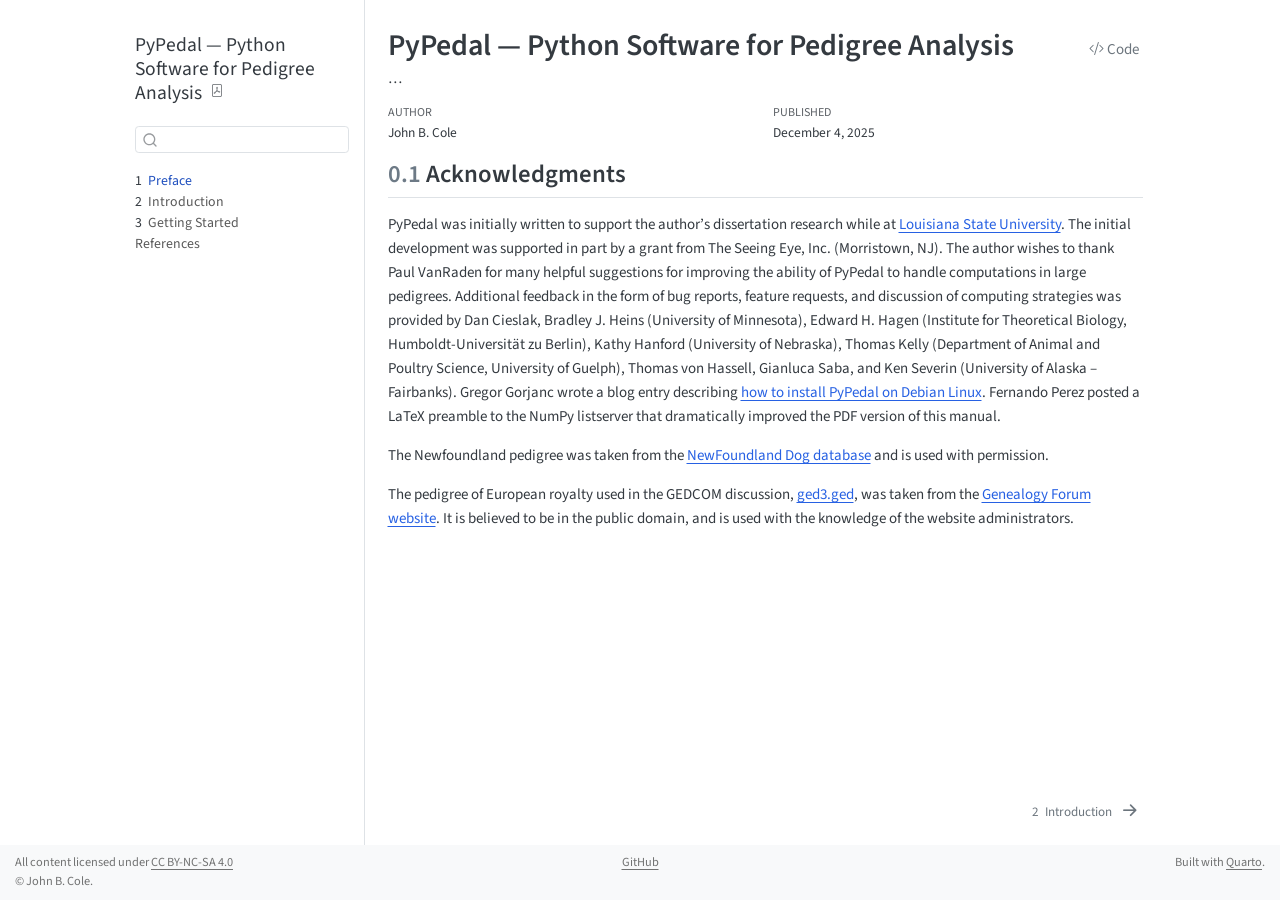
==== docs/docs/index.html @ 2064840a "Started reworking the documents using Quarto." ====
<!DOCTYPE html>
<html xmlns="http://www.w3.org/1999/xhtml" lang="en" xml:lang="en"><head>

<meta charset="utf-8">
<meta name="generator" content="quarto-1.8.26">

<meta name="viewport" content="width=device-width, initial-scale=1.0, user-scalable=yes">

<meta name="author" content="John B. Cole">
<meta name="dcterms.date" content="2025-12-04">
<meta name="description" content="…">

<title>PyPedal — Python Software for Pedigree Analysis</title>
<style>
code{white-space: pre-wrap;}
span.smallcaps{font-variant: small-caps;}
div.columns{display: flex; gap: min(4vw, 1.5em);}
div.column{flex: auto; overflow-x: auto;}
div.hanging-indent{margin-left: 1.5em; text-indent: -1.5em;}
ul.task-list{list-style: none;}
ul.task-list li input[type="checkbox"] {
  width: 0.8em;
  margin: 0 0.8em 0.2em -1em; /* quarto-specific, see https://github.com/quarto-dev/quarto-cli/issues/4556 */ 
  vertical-align: middle;
}
/* CSS for syntax highlighting */
html { -webkit-text-size-adjust: 100%; }
pre > code.sourceCode { white-space: pre; position: relative; }
pre > code.sourceCode > span { display: inline-block; line-height: 1.25; }
pre > code.sourceCode > span:empty { height: 1.2em; }
.sourceCode { overflow: visible; }
code.sourceCode > span { color: inherit; text-decoration: inherit; }
div.sourceCode { margin: 1em 0; }
pre.sourceCode { margin: 0; }
@media screen {
div.sourceCode { overflow: auto; }
}
@media print {
pre > code.sourceCode { white-space: pre-wrap; }
pre > code.sourceCode > span { text-indent: -5em; padding-left: 5em; }
}
pre.numberSource code
  { counter-reset: source-line 0; }
pre.numberSource code > span
  { position: relative; left: -4em; counter-increment: source-line; }
pre.numberSource code > span > a:first-child::before
  { content: counter(source-line);
    position: relative; left: -1em; text-align: right; vertical-align: baseline;
    border: none; display: inline-block;
    -webkit-touch-callout: none; -webkit-user-select: none;
    -khtml-user-select: none; -moz-user-select: none;
    -ms-user-select: none; user-select: none;
    padding: 0 4px; width: 4em;
  }
pre.numberSource { margin-left: 3em;  padding-left: 4px; }
div.sourceCode
  {   }
@media screen {
pre > code.sourceCode > span > a:first-child::before { text-decoration: underline; }
}
</style>


<script src="site_libs/quarto-nav/quarto-nav.js"></script>
<script src="site_libs/quarto-nav/headroom.min.js"></script>
<script src="site_libs/clipboard/clipboard.min.js"></script>
<script src="site_libs/quarto-search/autocomplete.umd.js"></script>
<script src="site_libs/quarto-search/fuse.min.js"></script>
<script src="site_libs/quarto-search/quarto-search.js"></script>
<meta name="quarto:offset" content="./">
<link href="./introduction.html" rel="next">
<script src="site_libs/quarto-html/quarto.js" type="module"></script>
<script src="site_libs/quarto-html/tabsets/tabsets.js" type="module"></script>
<script src="site_libs/quarto-html/axe/axe-check.js" type="module"></script>
<script src="site_libs/quarto-html/popper.min.js"></script>
<script src="site_libs/quarto-html/tippy.umd.min.js"></script>
<script src="site_libs/quarto-html/anchor.min.js"></script>
<link href="site_libs/quarto-html/tippy.css" rel="stylesheet">
<link href="site_libs/quarto-html/quarto-syntax-highlighting-68c8bffd90dad8f2b55c52d7b6410dc0.css" rel="stylesheet" id="quarto-text-highlighting-styles">
<script src="site_libs/bootstrap/bootstrap.min.js"></script>
<link href="site_libs/bootstrap/bootstrap-icons.css" rel="stylesheet">
<link href="site_libs/bootstrap/bootstrap-d0f2a56f10a1a9eb518452f01d2a17ec.min.css" rel="stylesheet" append-hash="true" id="quarto-bootstrap" data-mode="light">
<script id="quarto-search-options" type="application/json">{
  "location": "sidebar",
  "copy-button": false,
  "collapse-after": 3,
  "panel-placement": "start",
  "type": "textbox",
  "limit": 50,
  "keyboard-shortcut": [
    "f",
    "/",
    "s"
  ],
  "show-item-context": false,
  "language": {
    "search-no-results-text": "No results",
    "search-matching-documents-text": "matching documents",
    "search-copy-link-title": "Copy link to search",
    "search-hide-matches-text": "Hide additional matches",
    "search-more-match-text": "more match in this document",
    "search-more-matches-text": "more matches in this document",
    "search-clear-button-title": "Clear",
    "search-text-placeholder": "",
    "search-detached-cancel-button-title": "Cancel",
    "search-submit-button-title": "Submit",
    "search-label": "Search"
  }
}</script>
<style>html{ scroll-behavior: smooth; }</style>


</head>

<body class="nav-sidebar floating fullcontent quarto-light">

<div id="quarto-search-results"></div>
  <header id="quarto-header" class="headroom fixed-top">
  <nav class="quarto-secondary-nav">
    <div class="container-fluid d-flex">
      <button type="button" class="quarto-btn-toggle btn" data-bs-toggle="collapse" role="button" data-bs-target=".quarto-sidebar-collapse-item" aria-controls="quarto-sidebar" aria-expanded="false" aria-label="Toggle sidebar navigation" onclick="if (window.quartoToggleHeadroom) { window.quartoToggleHeadroom(); }">
        <i class="bi bi-layout-text-sidebar-reverse"></i>
      </button>
        <nav class="quarto-page-breadcrumbs" aria-label="breadcrumb"><ol class="breadcrumb"><li class="breadcrumb-item"><a href="./index.html"><span class="chapter-number">1</span>&nbsp; <span class="chapter-title">Preface</span></a></li></ol></nav>
        <a class="flex-grow-1" role="navigation" data-bs-toggle="collapse" data-bs-target=".quarto-sidebar-collapse-item" aria-controls="quarto-sidebar" aria-expanded="false" aria-label="Toggle sidebar navigation" onclick="if (window.quartoToggleHeadroom) { window.quartoToggleHeadroom(); }">      
        </a>
      <button type="button" class="btn quarto-search-button" aria-label="Search" onclick="window.quartoOpenSearch();">
        <i class="bi bi-search"></i>
      </button>
    </div>
  </nav>
</header>
<!-- content -->
<div id="quarto-content" class="quarto-container page-columns page-rows-contents page-layout-article">
<!-- sidebar -->
  <nav id="quarto-sidebar" class="sidebar collapse collapse-horizontal quarto-sidebar-collapse-item sidebar-navigation floating overflow-auto">
    <div class="pt-lg-2 mt-2 text-left sidebar-header">
    <div class="sidebar-title mb-0 py-0">
      <a href="./">PyPedal — Python Software for Pedigree Analysis</a> 
        <div class="sidebar-tools-main">
    <a href="./PyPedal-----Python-Software-for-Pedigree-Analysis.pdf" title="Download PDF" class="quarto-navigation-tool px-1" aria-label="Download PDF"><i class="bi bi-file-pdf"></i></a>
</div>
    </div>
      </div>
        <div class="mt-2 flex-shrink-0 align-items-center">
        <div class="sidebar-search">
        <div id="quarto-search" class="" title="Search"></div>
        </div>
        </div>
    <div class="sidebar-menu-container"> 
    <ul class="list-unstyled mt-1">
        <li class="sidebar-item">
  <div class="sidebar-item-container"> 
  <a href="./index.html" class="sidebar-item-text sidebar-link active">
 <span class="menu-text"><span class="chapter-number">1</span>&nbsp; <span class="chapter-title">Preface</span></span></a>
  </div>
</li>
        <li class="sidebar-item">
  <div class="sidebar-item-container"> 
  <a href="./introduction.html" class="sidebar-item-text sidebar-link">
 <span class="menu-text"><span class="chapter-number">2</span>&nbsp; <span class="chapter-title">Introduction</span></span></a>
  </div>
</li>
        <li class="sidebar-item">
  <div class="sidebar-item-container"> 
  <a href="./getting_started.html" class="sidebar-item-text sidebar-link">
 <span class="menu-text"><span class="chapter-number">3</span>&nbsp; <span class="chapter-title">Getting Started</span></span></a>
  </div>
</li>
        <li class="sidebar-item">
  <div class="sidebar-item-container"> 
  <a href="./references.html" class="sidebar-item-text sidebar-link">
 <span class="menu-text">References</span></a>
  </div>
</li>
    </ul>
    </div>
</nav>
<div id="quarto-sidebar-glass" class="quarto-sidebar-collapse-item" data-bs-toggle="collapse" data-bs-target=".quarto-sidebar-collapse-item"></div>
<!-- margin-sidebar -->
    
<!-- main -->
<main class="content" id="quarto-document-content">

<header id="title-block-header" class="quarto-title-block default">
<div class="quarto-title">
<div class="quarto-title-block"><div><h1 class="title">PyPedal — Python Software for Pedigree Analysis</h1><button type="button" class="btn code-tools-button" id="quarto-code-tools-source"><i class="bi"></i> Code</button></div></div>
</div>

<div>
  <div class="description">
    …
  </div>
</div>


<div class="quarto-title-meta">

    <div>
    <div class="quarto-title-meta-heading">Author</div>
    <div class="quarto-title-meta-contents">
             <p>John B. Cole </p>
          </div>
  </div>
    
    <div>
    <div class="quarto-title-meta-heading">Published</div>
    <div class="quarto-title-meta-contents">
      <p class="date">December 4, 2025</p>
    </div>
  </div>
  
    
  </div>
  


</header>


<section id="acknowledgments" class="level2" data-number="0.1">
<h2 data-number="0.1" class="anchored" data-anchor-id="acknowledgments"><span class="header-section-number">0.1</span> Acknowledgments</h2>
<p>PyPedal was initially written to support the author’s dissertation research while at <a href="http://www.lsu.edu/">Louisiana State University</a>. The initial development was supported in part by a grant from The Seeing Eye, Inc. (Morristown, NJ). The author wishes to thank Paul VanRaden for many helpful suggestions for improving the ability of PyPedal to handle computations in large pedigrees. Additional feedback in the form of bug reports, feature requests, and discussion of computing strategies was provided by Dan Cieslak, Bradley J. Heins (University of Minnesota), Edward H. Hagen (Institute for Theoretical Biology, Humboldt-Universität zu Berlin), Kathy Hanford (University of Nebraska), Thomas Kelly (Department of Animal and Poultry Science, University of Guelph), Thomas von Hassell, Gianluca Saba, and Ken Severin (University of Alaska – Fairbanks). Gregor Gorjanc wrote a blog entry describing <a href="http://ggorjan.blogspot.com/2007/04/installing-pypedal-under-debian.html">how to install PyPedal on Debian Linux</a>. Fernando Perez posted a LaTeX preamble to the NumPy listserver that dramatically improved the PDF version of this manual.</p>
<p>The Newfoundland pedigree was taken from the <a href="http://www.newfoundlanddog-database.net/en/">NewFoundland Dog database</a> and is used with permission.</p>
<p>The pedigree of European royalty used in the GEDCOM discussion, <a href="http://www.genealogyforum.com/gedcom/gedcom1/ged3.htm">ged3.ged</a>, was taken from the <a href="http://www.genealogyforum.com/">Genealogy Forum website</a>. It is believed to be in the public domain, and is used with the knowledge of the website administrators.</p>


<!-- -->

</section>

</main> <!-- /main -->
<script id="quarto-html-after-body" type="application/javascript">
  window.document.addEventListener("DOMContentLoaded", function (event) {
    const icon = "";
    const anchorJS = new window.AnchorJS();
    anchorJS.options = {
      placement: 'right',
      icon: icon
    };
    anchorJS.add('.anchored');
    const isCodeAnnotation = (el) => {
      for (const clz of el.classList) {
        if (clz.startsWith('code-annotation-')) {                     
          return true;
        }
      }
      return false;
    }
    const onCopySuccess = function(e) {
      // button target
      const button = e.trigger;
      // don't keep focus
      button.blur();
      // flash "checked"
      button.classList.add('code-copy-button-checked');
      var currentTitle = button.getAttribute("title");
      button.setAttribute("title", "Copied!");
      let tooltip;
      if (window.bootstrap) {
        button.setAttribute("data-bs-toggle", "tooltip");
        button.setAttribute("data-bs-placement", "left");
        button.setAttribute("data-bs-title", "Copied!");
        tooltip = new bootstrap.Tooltip(button, 
          { trigger: "manual", 
            customClass: "code-copy-button-tooltip",
            offset: [0, -8]});
        tooltip.show();    
      }
      setTimeout(function() {
        if (tooltip) {
          tooltip.hide();
          button.removeAttribute("data-bs-title");
          button.removeAttribute("data-bs-toggle");
          button.removeAttribute("data-bs-placement");
        }
        button.setAttribute("title", currentTitle);
        button.classList.remove('code-copy-button-checked');
      }, 1000);
      // clear code selection
      e.clearSelection();
    }
    const getTextToCopy = function(trigger) {
      const outerScaffold = trigger.parentElement.cloneNode(true);
      const codeEl = outerScaffold.querySelector('code');
      for (const childEl of codeEl.children) {
        if (isCodeAnnotation(childEl)) {
          childEl.remove();
        }
      }
      return codeEl.innerText;
    }
    const clipboard = new window.ClipboardJS('.code-copy-button:not([data-in-quarto-modal])', {
      text: getTextToCopy
    });
    clipboard.on('success', onCopySuccess);
    if (window.document.getElementById('quarto-embedded-source-code-modal')) {
      const clipboardModal = new window.ClipboardJS('.code-copy-button[data-in-quarto-modal]', {
        text: getTextToCopy,
        container: window.document.getElementById('quarto-embedded-source-code-modal')
      });
      clipboardModal.on('success', onCopySuccess);
    }
    const viewSource = window.document.getElementById('quarto-view-source') ||
                       window.document.getElementById('quarto-code-tools-source');
    if (viewSource) {
      const sourceUrl = viewSource.getAttribute("data-quarto-source-url");
      viewSource.addEventListener("click", function(e) {
        if (sourceUrl) {
          // rstudio viewer pane
          if (/\bcapabilities=\b/.test(window.location)) {
            window.open(sourceUrl);
          } else {
            window.location.href = sourceUrl;
          }
        } else {
          const modal = new bootstrap.Modal(document.getElementById('quarto-embedded-source-code-modal'));
          modal.show();
        }
        return false;
      });
    }
    function toggleCodeHandler(show) {
      return function(e) {
        const detailsSrc = window.document.querySelectorAll(".cell > details > .sourceCode");
        for (let i=0; i<detailsSrc.length; i++) {
          const details = detailsSrc[i].parentElement;
          if (show) {
            details.open = true;
          } else {
            details.removeAttribute("open");
          }
        }
        const cellCodeDivs = window.document.querySelectorAll(".cell > .sourceCode");
        const fromCls = show ? "hidden" : "unhidden";
        const toCls = show ? "unhidden" : "hidden";
        for (let i=0; i<cellCodeDivs.length; i++) {
          const codeDiv = cellCodeDivs[i];
          if (codeDiv.classList.contains(fromCls)) {
            codeDiv.classList.remove(fromCls);
            codeDiv.classList.add(toCls);
          } 
        }
        return false;
      }
    }
    const hideAllCode = window.document.getElementById("quarto-hide-all-code");
    if (hideAllCode) {
      hideAllCode.addEventListener("click", toggleCodeHandler(false));
    }
    const showAllCode = window.document.getElementById("quarto-show-all-code");
    if (showAllCode) {
      showAllCode.addEventListener("click", toggleCodeHandler(true));
    }
      var localhostRegex = new RegExp(/^(?:http|https):\/\/localhost\:?[0-9]*\//);
      var mailtoRegex = new RegExp(/^mailto:/);
        var filterRegex = new RegExp('/' + window.location.host + '/');
      var isInternal = (href) => {
          return filterRegex.test(href) || localhostRegex.test(href) || mailtoRegex.test(href);
      }
      // Inspect non-navigation links and adorn them if external
     var links = window.document.querySelectorAll('a[href]:not(.nav-link):not(.navbar-brand):not(.toc-action):not(.sidebar-link):not(.sidebar-item-toggle):not(.pagination-link):not(.no-external):not([aria-hidden]):not(.dropdown-item):not(.quarto-navigation-tool):not(.about-link)');
      for (var i=0; i<links.length; i++) {
        const link = links[i];
        if (!isInternal(link.href)) {
          // undo the damage that might have been done by quarto-nav.js in the case of
          // links that we want to consider external
          if (link.dataset.originalHref !== undefined) {
            link.href = link.dataset.originalHref;
          }
        }
      }
    function tippyHover(el, contentFn, onTriggerFn, onUntriggerFn) {
      const config = {
        allowHTML: true,
        maxWidth: 500,
        delay: 100,
        arrow: false,
        appendTo: function(el) {
            return el.parentElement;
        },
        interactive: true,
        interactiveBorder: 10,
        theme: 'quarto',
        placement: 'bottom-start',
      };
      if (contentFn) {
        config.content = contentFn;
      }
      if (onTriggerFn) {
        config.onTrigger = onTriggerFn;
      }
      if (onUntriggerFn) {
        config.onUntrigger = onUntriggerFn;
      }
      window.tippy(el, config); 
    }
    const noterefs = window.document.querySelectorAll('a[role="doc-noteref"]');
    for (var i=0; i<noterefs.length; i++) {
      const ref = noterefs[i];
      tippyHover(ref, function() {
        // use id or data attribute instead here
        let href = ref.getAttribute('data-footnote-href') || ref.getAttribute('href');
        try { href = new URL(href).hash; } catch {}
        const id = href.replace(/^#\/?/, "");
        const note = window.document.getElementById(id);
        if (note) {
          return note.innerHTML;
        } else {
          return "";
        }
      });
    }
    const xrefs = window.document.querySelectorAll('a.quarto-xref');
    const processXRef = (id, note) => {
      // Strip column container classes
      const stripColumnClz = (el) => {
        el.classList.remove("page-full", "page-columns");
        if (el.children) {
          for (const child of el.children) {
            stripColumnClz(child);
          }
        }
      }
      stripColumnClz(note)
      if (id === null || id.startsWith('sec-')) {
        // Special case sections, only their first couple elements
        const container = document.createElement("div");
        if (note.children && note.children.length > 2) {
          container.appendChild(note.children[0].cloneNode(true));
          for (let i = 1; i < note.children.length; i++) {
            const child = note.children[i];
            if (child.tagName === "P" && child.innerText === "") {
              continue;
            } else {
              container.appendChild(child.cloneNode(true));
              break;
            }
          }
          if (window.Quarto?.typesetMath) {
            window.Quarto.typesetMath(container);
          }
          return container.innerHTML
        } else {
          if (window.Quarto?.typesetMath) {
            window.Quarto.typesetMath(note);
          }
          return note.innerHTML;
        }
      } else {
        // Remove any anchor links if they are present
        const anchorLink = note.querySelector('a.anchorjs-link');
        if (anchorLink) {
          anchorLink.remove();
        }
        if (window.Quarto?.typesetMath) {
          window.Quarto.typesetMath(note);
        }
        if (note.classList.contains("callout")) {
          return note.outerHTML;
        } else {
          return note.innerHTML;
        }
      }
    }
    for (var i=0; i<xrefs.length; i++) {
      const xref = xrefs[i];
      tippyHover(xref, undefined, function(instance) {
        instance.disable();
        let url = xref.getAttribute('href');
        let hash = undefined; 
        if (url.startsWith('#')) {
          hash = url;
        } else {
          try { hash = new URL(url).hash; } catch {}
        }
        if (hash) {
          const id = hash.replace(/^#\/?/, "");
          const note = window.document.getElementById(id);
          if (note !== null) {
            try {
              const html = processXRef(id, note.cloneNode(true));
              instance.setContent(html);
            } finally {
              instance.enable();
              instance.show();
            }
          } else {
            // See if we can fetch this
            fetch(url.split('#')[0])
            .then(res => res.text())
            .then(html => {
              const parser = new DOMParser();
              const htmlDoc = parser.parseFromString(html, "text/html");
              const note = htmlDoc.getElementById(id);
              if (note !== null) {
                const html = processXRef(id, note);
                instance.setContent(html);
              } 
            }).finally(() => {
              instance.enable();
              instance.show();
            });
          }
        } else {
          // See if we can fetch a full url (with no hash to target)
          // This is a special case and we should probably do some content thinning / targeting
          fetch(url)
          .then(res => res.text())
          .then(html => {
            const parser = new DOMParser();
            const htmlDoc = parser.parseFromString(html, "text/html");
            const note = htmlDoc.querySelector('main.content');
            if (note !== null) {
              // This should only happen for chapter cross references
              // (since there is no id in the URL)
              // remove the first header
              if (note.children.length > 0 && note.children[0].tagName === "HEADER") {
                note.children[0].remove();
              }
              const html = processXRef(null, note);
              instance.setContent(html);
            } 
          }).finally(() => {
            instance.enable();
            instance.show();
          });
        }
      }, function(instance) {
      });
    }
        let selectedAnnoteEl;
        const selectorForAnnotation = ( cell, annotation) => {
          let cellAttr = 'data-code-cell="' + cell + '"';
          let lineAttr = 'data-code-annotation="' +  annotation + '"';
          const selector = 'span[' + cellAttr + '][' + lineAttr + ']';
          return selector;
        }
        const selectCodeLines = (annoteEl) => {
          const doc = window.document;
          const targetCell = annoteEl.getAttribute("data-target-cell");
          const targetAnnotation = annoteEl.getAttribute("data-target-annotation");
          const annoteSpan = window.document.querySelector(selectorForAnnotation(targetCell, targetAnnotation));
          const lines = annoteSpan.getAttribute("data-code-lines").split(",");
          const lineIds = lines.map((line) => {
            return targetCell + "-" + line;
          })
          let top = null;
          let height = null;
          let parent = null;
          if (lineIds.length > 0) {
              //compute the position of the single el (top and bottom and make a div)
              const el = window.document.getElementById(lineIds[0]);
              top = el.offsetTop;
              height = el.offsetHeight;
              parent = el.parentElement.parentElement;
            if (lineIds.length > 1) {
              const lastEl = window.document.getElementById(lineIds[lineIds.length - 1]);
              const bottom = lastEl.offsetTop + lastEl.offsetHeight;
              height = bottom - top;
            }
            if (top !== null && height !== null && parent !== null) {
              // cook up a div (if necessary) and position it 
              let div = window.document.getElementById("code-annotation-line-highlight");
              if (div === null) {
                div = window.document.createElement("div");
                div.setAttribute("id", "code-annotation-line-highlight");
                div.style.position = 'absolute';
                parent.appendChild(div);
              }
              div.style.top = top - 2 + "px";
              div.style.height = height + 4 + "px";
              div.style.left = 0;
              let gutterDiv = window.document.getElementById("code-annotation-line-highlight-gutter");
              if (gutterDiv === null) {
                gutterDiv = window.document.createElement("div");
                gutterDiv.setAttribute("id", "code-annotation-line-highlight-gutter");
                gutterDiv.style.position = 'absolute';
                const codeCell = window.document.getElementById(targetCell);
                const gutter = codeCell.querySelector('.code-annotation-gutter');
                gutter.appendChild(gutterDiv);
              }
              gutterDiv.style.top = top - 2 + "px";
              gutterDiv.style.height = height + 4 + "px";
            }
            selectedAnnoteEl = annoteEl;
          }
        };
        const unselectCodeLines = () => {
          const elementsIds = ["code-annotation-line-highlight", "code-annotation-line-highlight-gutter"];
          elementsIds.forEach((elId) => {
            const div = window.document.getElementById(elId);
            if (div) {
              div.remove();
            }
          });
          selectedAnnoteEl = undefined;
        };
          // Handle positioning of the toggle
      window.addEventListener(
        "resize",
        throttle(() => {
          elRect = undefined;
          if (selectedAnnoteEl) {
            selectCodeLines(selectedAnnoteEl);
          }
        }, 10)
      );
      function throttle(fn, ms) {
      let throttle = false;
      let timer;
        return (...args) => {
          if(!throttle) { // first call gets through
              fn.apply(this, args);
              throttle = true;
          } else { // all the others get throttled
              if(timer) clearTimeout(timer); // cancel #2
              timer = setTimeout(() => {
                fn.apply(this, args);
                timer = throttle = false;
              }, ms);
          }
        };
      }
        // Attach click handler to the DT
        const annoteDls = window.document.querySelectorAll('dt[data-target-cell]');
        for (const annoteDlNode of annoteDls) {
          annoteDlNode.addEventListener('click', (event) => {
            const clickedEl = event.target;
            if (clickedEl !== selectedAnnoteEl) {
              unselectCodeLines();
              const activeEl = window.document.querySelector('dt[data-target-cell].code-annotation-active');
              if (activeEl) {
                activeEl.classList.remove('code-annotation-active');
              }
              selectCodeLines(clickedEl);
              clickedEl.classList.add('code-annotation-active');
            } else {
              // Unselect the line
              unselectCodeLines();
              clickedEl.classList.remove('code-annotation-active');
            }
          });
        }
    const findCites = (el) => {
      const parentEl = el.parentElement;
      if (parentEl) {
        const cites = parentEl.dataset.cites;
        if (cites) {
          return {
            el,
            cites: cites.split(' ')
          };
        } else {
          return findCites(el.parentElement)
        }
      } else {
        return undefined;
      }
    };
    var bibliorefs = window.document.querySelectorAll('a[role="doc-biblioref"]');
    for (var i=0; i<bibliorefs.length; i++) {
      const ref = bibliorefs[i];
      const citeInfo = findCites(ref);
      if (citeInfo) {
        tippyHover(citeInfo.el, function() {
          var popup = window.document.createElement('div');
          citeInfo.cites.forEach(function(cite) {
            var citeDiv = window.document.createElement('div');
            citeDiv.classList.add('hanging-indent');
            citeDiv.classList.add('csl-entry');
            var biblioDiv = window.document.getElementById('ref-' + cite);
            if (biblioDiv) {
              citeDiv.innerHTML = biblioDiv.innerHTML;
            }
            popup.appendChild(citeDiv);
          });
          return popup.innerHTML;
        });
      }
    }
  });
  </script>
<nav class="page-navigation">
  <div class="nav-page nav-page-previous">
  </div>
  <div class="nav-page nav-page-next">
      <a href="./introduction.html" class="pagination-link" aria-label="Introduction">
        <span class="nav-page-text"><span class="chapter-number">2</span>&nbsp; <span class="chapter-title">Introduction</span></span> <i class="bi bi-arrow-right-short"></i>
      </a>
  </div>
</nav><div class="modal fade" id="quarto-embedded-source-code-modal" tabindex="-1" aria-labelledby="quarto-embedded-source-code-modal-label" aria-hidden="true"><div class="modal-dialog modal-dialog-scrollable"><div class="modal-content"><div class="modal-header"><h5 class="modal-title" id="quarto-embedded-source-code-modal-label">Source Code</h5><button class="btn-close" data-bs-dismiss="modal"></button></div><div class="modal-body"><div class="">
<div class="code-copy-outer-scaffold"><div class="sourceCode" id="cb1" data-shortcodes="false"><pre class="sourceCode markdown code-with-copy"><code class="sourceCode markdown"><span id="cb1-1"><a href="#cb1-1" aria-hidden="true" tabindex="-1"></a><span class="co">---</span></span>
<span id="cb1-2"><a href="#cb1-2" aria-hidden="true" tabindex="-1"></a><span class="an">title:</span><span class="co"> "Preface"</span></span>
<span id="cb1-3"><a href="#cb1-3" aria-hidden="true" tabindex="-1"></a><span class="co">---</span></span>
<span id="cb1-4"><a href="#cb1-4" aria-hidden="true" tabindex="-1"></a></span>
<span id="cb1-5"><a href="#cb1-5" aria-hidden="true" tabindex="-1"></a><span class="fu">## Acknowledgments</span></span>
<span id="cb1-6"><a href="#cb1-6" aria-hidden="true" tabindex="-1"></a>PyPedal was initially written to support the author's dissertation research while at [Louisiana State</span>
<span id="cb1-7"><a href="#cb1-7" aria-hidden="true" tabindex="-1"></a>University](http://www.lsu.edu/). The initial development was supported in part by a grant from The Seeing Eye, Inc.</span>
<span id="cb1-8"><a href="#cb1-8" aria-hidden="true" tabindex="-1"></a>(Morristown, NJ). The author wishes to thank Paul VanRaden for many helpful suggestions for improving the ability of</span>
<span id="cb1-9"><a href="#cb1-9" aria-hidden="true" tabindex="-1"></a>PyPedal to handle computations in large pedigrees. Additional feedback in the form of bug reports, feature requests,</span>
<span id="cb1-10"><a href="#cb1-10" aria-hidden="true" tabindex="-1"></a>and discussion of computing strategies was provided by Dan Cieslak, Bradley J. Heins (University of Minnesota), Edward</span>
<span id="cb1-11"><a href="#cb1-11" aria-hidden="true" tabindex="-1"></a>H. Hagen (Institute for Theoretical Biology, Humboldt-Universität zu Berlin), Kathy Hanford (University of Nebraska),</span>
<span id="cb1-12"><a href="#cb1-12" aria-hidden="true" tabindex="-1"></a>Thomas Kelly (Department of Animal and Poultry Science, University of Guelph), Thomas von Hassell, Gianluca Saba, and</span>
<span id="cb1-13"><a href="#cb1-13" aria-hidden="true" tabindex="-1"></a>Ken Severin (University of Alaska -- Fairbanks). Gregor Gorjanc wrote a blog entry describing [how to install PyPedal</span>
<span id="cb1-14"><a href="#cb1-14" aria-hidden="true" tabindex="-1"></a>on Debian Linux](http://ggorjan.blogspot.com/2007/04/installing-pypedal-under-debian.html). Fernando Perez posted a</span>
<span id="cb1-15"><a href="#cb1-15" aria-hidden="true" tabindex="-1"></a>LaTeX preamble to the NumPy listserver that dramatically improved the PDF version of this manual.</span>
<span id="cb1-16"><a href="#cb1-16" aria-hidden="true" tabindex="-1"></a></span>
<span id="cb1-17"><a href="#cb1-17" aria-hidden="true" tabindex="-1"></a>The Newfoundland pedigree was taken from the <span class="co">[</span><span class="ot">NewFoundland Dog database</span><span class="co">](http://www.newfoundlanddog-database.net/en/)</span></span>
<span id="cb1-18"><a href="#cb1-18" aria-hidden="true" tabindex="-1"></a>and is used with permission.</span>
<span id="cb1-19"><a href="#cb1-19" aria-hidden="true" tabindex="-1"></a></span>
<span id="cb1-20"><a href="#cb1-20" aria-hidden="true" tabindex="-1"></a>The pedigree of European royalty used in the GEDCOM discussion,</span>
<span id="cb1-21"><a href="#cb1-21" aria-hidden="true" tabindex="-1"></a><span class="co">[</span><span class="ot">ged3.ged</span><span class="co">](http://www.genealogyforum.com/gedcom/gedcom1/ged3.htm)</span>, was taken from the [Genealogy Forum</span>
<span id="cb1-22"><a href="#cb1-22" aria-hidden="true" tabindex="-1"></a>website](http://www.genealogyforum.com/). It is believed to be in the public domain, and is used with the knowledge of</span>
<span id="cb1-23"><a href="#cb1-23" aria-hidden="true" tabindex="-1"></a>the website administrators.</span></code></pre></div><button title="Copy to Clipboard" class="code-copy-button" data-in-quarto-modal=""><i class="bi"></i></button></div>
</div></div></div></div></div>
</div> <!-- /content -->
<footer class="footer">
  <div class="nav-footer">
    <div class="nav-footer-left">
<p>All content licensed under <a href="https://creativecommons.org/licenses/by-nc-sa/4.0/">CC BY-NC-SA 4.0</a> <br> © John B. Cole.</p>
</div>   
    <div class="nav-footer-center">
<p><a href="https://github.com/wintermind/pypedal3">GitHub</a></p>
</div>
    <div class="nav-footer-right">
<p>Built with <a href="https://quarto.org/">Quarto</a>.</p>
</div>
  </div>
</footer>




<script src="site_libs/quarto-html/zenscroll-min.js"></script>
</body></html>
---- docs/docs/site_libs/quarto-html/tippy.css ----
.tippy-box[data-animation=fade][data-state=hidden]{opacity:0}[data-tippy-root]{max-width:calc(100vw - 10px)}.tippy-box{position:relative;background-color:#333;color:#fff;border-radius:4px;font-size:14px;line-height:1.4;white-space:normal;outline:0;transition-property:transform,visibility,opacity}.tippy-box[data-placement^=top]>.tippy-arrow{bottom:0}.tippy-box[data-placement^=top]>.tippy-arrow:before{bottom:-7px;left:0;border-width:8px 8px 0;border-top-color:initial;transform-origin:center top}.tippy-box[data-placement^=bottom]>.tippy-arrow{top:0}.tippy-box[data-placement^=bottom]>.tippy-arrow:before{top:-7px;left:0;border-width:0 8px 8px;border-bottom-color:initial;transform-origin:center bottom}.tippy-box[data-placement^=left]>.tippy-arrow{right:0}.tippy-box[data-placement^=left]>.tippy-arrow:before{border-width:8px 0 8px 8px;border-left-color:initial;right:-7px;transform-origin:center left}.tippy-box[data-placement^=right]>.tippy-arrow{left:0}.tippy-box[data-placement^=right]>.tippy-arrow:before{left:-7px;border-width:8px 8px 8px 0;border-right-color:initial;transform-origin:center right}.tippy-box[data-inertia][data-state=visible]{transition-timing-function:cubic-bezier(.54,1.5,.38,1.11)}.tippy-arrow{width:16px;height:16px;color:#333}.tippy-arrow:before{content:"";position:absolute;border-color:transparent;border-style:solid}.tippy-content{position:relative;padding:5px 9px;z-index:1}
---- docs/docs/site_libs/quarto-html/quarto-syntax-highlighting-68c8bffd90dad8f2b55c52d7b6410dc0.css ----
/* quarto syntax highlight colors */
:root {
  --quarto-hl-al-color: #ff0000;
  --quarto-hl-an-color: #60a0b0;
  --quarto-hl-at-color: #7d9029;
  --quarto-hl-bn-color: #40a070;
  --quarto-hl-bu-color: #008000;
  --quarto-hl-ch-color: #4070a0;
  --quarto-hl-co-color: #60a0b0;
  --quarto-hl-cv-color: #60a0b0;
  --quarto-hl-cn-color: #880000;
  --quarto-hl-cf-color: #007020;
  --quarto-hl-dt-color: #902000;
  --quarto-hl-dv-color: #40a070;
  --quarto-hl-do-color: #ba2121;
  --quarto-hl-er-color: #ff0000;
  --quarto-hl-ex-color: inherit;
  --quarto-hl-fl-color: #40a070;
  --quarto-hl-fu-color: #06287e;
  --quarto-hl-im-color: #008000;
  --quarto-hl-in-color: #60a0b0;
  --quarto-hl-kw-color: #007020;
  --quarto-hl-op-color: #666666;
  --quarto-hl-ot-color: #007020;
  --quarto-hl-pp-color: #bc7a00;
  --quarto-hl-sc-color: #4070a0;
  --quarto-hl-ss-color: #bb6688;
  --quarto-hl-st-color: #4070a0;
  --quarto-hl-va-color: #19177c;
  --quarto-hl-vs-color: #4070a0;
  --quarto-hl-wa-color: #60a0b0;
}

/* other quarto variables */
:root {
  --quarto-font-monospace: SFMono-Regular, Menlo, Monaco, Consolas, "Liberation Mono", "Courier New", monospace;
}

/* syntax highlight based on Pandoc's rules */
/* Alert */
code span.al {
  color: #ff0000;
  font-weight: bold;
  font-style: inherit;
}

/* Annotation */
code span.an {
  color: #60a0b0;
  font-weight: bold;
  font-style: italic;
}

/* Attribute */
code span.at {
  color: #7d9029;
  font-style: inherit;
}

/* BaseN */
code span.bn {
  color: #40a070;
  font-style: inherit;
}

/* BuiltIn */
code span.bu {
  color: #008000;
  font-style: inherit;
}

/* ControlFlow */
code span.cf {
  color: #007020;
  font-weight: bold;
  font-style: inherit;
}

/* Char */
code span.ch {
  color: #4070a0;
  font-style: inherit;
}

/* Constant */
code span.cn {
  color: #880000;
  font-style: inherit;
}

/* Comment */
code span.co {
  color: #60a0b0;
  font-style: italic;
}

/* CommentVar */
code span.cv {
  color: #60a0b0;
  font-weight: bold;
  font-style: italic;
}

/* Documentation */
code span.do {
  color: #ba2121;
  font-style: italic;
}

/* DataType */
code span.dt {
  color: #902000;
  font-style: inherit;
}

/* DecVal */
code span.dv {
  color: #40a070;
  font-style: inherit;
}

/* Error */
code span.er {
  color: #ff0000;
  font-weight: bold;
  font-style: inherit;
}

/* Extension */
code span.ex {
  font-style: inherit;
}

/* Float */
code span.fl {
  color: #40a070;
  font-style: inherit;
}

/* Function */
code span.fu {
  color: #06287e;
  font-style: inherit;
}

/* Import */
code span.im {
  color: #008000;
  font-weight: bold;
  font-style: inherit;
}

/* Information */
code span.in {
  color: #60a0b0;
  font-weight: bold;
  font-style: italic;
}

/* Keyword */
code span.kw {
  color: #007020;
  font-weight: bold;
  font-style: inherit;
}

/* Operator */
code span.op {
  color: #666666;
  font-style: inherit;
}

/* Other */
code span.ot {
  color: #007020;
  font-style: inherit;
}

/* Preprocessor */
code span.pp {
  color: #bc7a00;
  font-style: inherit;
}

/* SpecialChar */
code span.sc {
  color: #4070a0;
  font-style: inherit;
}

/* SpecialString */
code span.ss {
  color: #bb6688;
  font-style: inherit;
}

/* String */
code span.st {
  color: #4070a0;
  font-style: inherit;
}

/* Variable */
code span.va {
  color: #19177c;
  font-style: inherit;
}

/* VerbatimString */
code span.vs {
  color: #4070a0;
  font-style: inherit;
}

/* Warning */
code span.wa {
  color: #60a0b0;
  font-weight: bold;
  font-style: italic;
}

.prevent-inlining {
  content: "</";
}

/*# sourceMappingURL=bea570f0e60fc0cf6f0ca2b165c51acb.css.map */
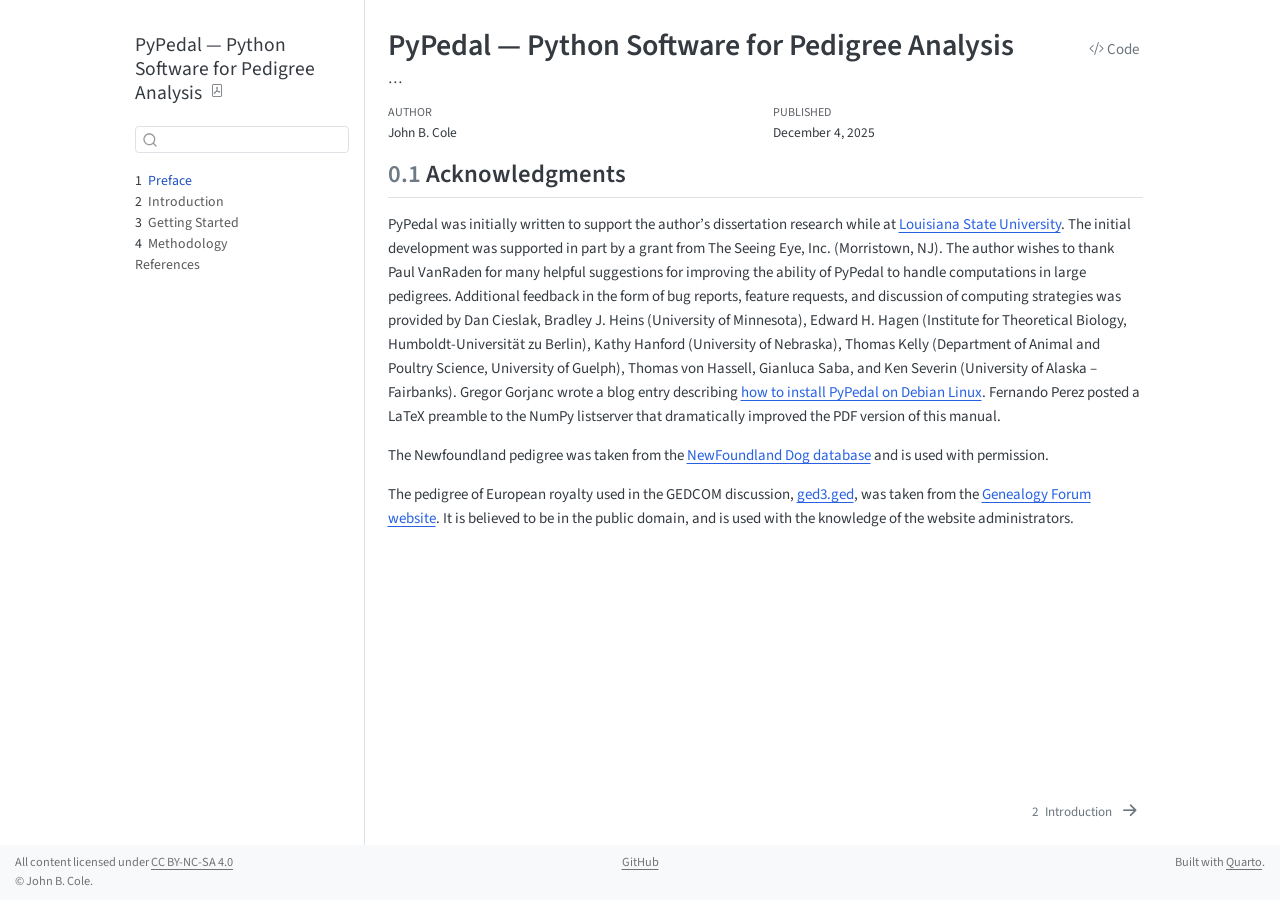
==== commit ab614eb0: "More documentation work. Fixed one renumbering bug and, in so doing, created another that's now fixe" ====
--- a/docs/docs/index.html
+++ b/docs/docs/index.html
@@ -169,6 +169,12 @@
 </li>
         <li class="sidebar-item">
   <div class="sidebar-item-container"> 
+  <a href="./methodology.html" class="sidebar-item-text sidebar-link">
+ <span class="menu-text"><span class="chapter-number">4</span>&nbsp; <span class="chapter-title">Methodology</span></span></a>
+  </div>
+</li>
+        <li class="sidebar-item">
+  <div class="sidebar-item-container"> 
   <a href="./references.html" class="sidebar-item-text sidebar-link">
  <span class="menu-text">References</span></a>
   </div>
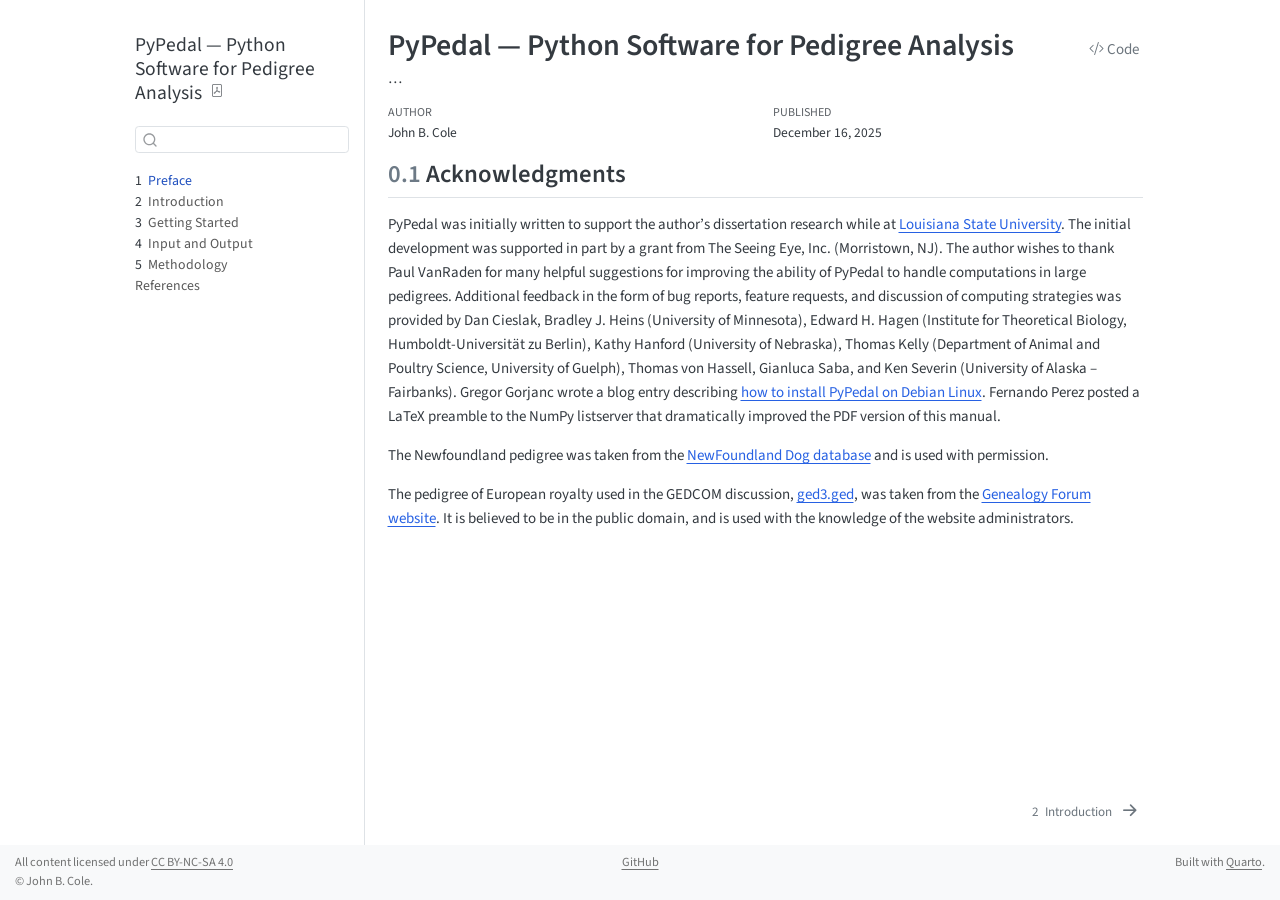
==== commit 887848f8: "pyp_graphics, pyp_jbc, and pyp_reports fixes. Documentation work." ====
--- a/docs/docs/index.html
+++ b/docs/docs/index.html
@@ -7,7 +7,7 @@
 <meta name="viewport" content="width=device-width, initial-scale=1.0, user-scalable=yes">
 
 <meta name="author" content="John B. Cole">
-<meta name="dcterms.date" content="2025-12-04">
+<meta name="dcterms.date" content="2025-12-16">
 <meta name="description" content="…">
 
 <title>PyPedal — Python Software for Pedigree Analysis</title>
@@ -169,8 +169,14 @@
 </li>
         <li class="sidebar-item">
   <div class="sidebar-item-container"> 
+  <a href="./input-output.html" class="sidebar-item-text sidebar-link">
+ <span class="menu-text"><span class="chapter-number">4</span>&nbsp; <span class="chapter-title">Input and Output</span></span></a>
+  </div>
+</li>
+        <li class="sidebar-item">
+  <div class="sidebar-item-container"> 
   <a href="./methodology.html" class="sidebar-item-text sidebar-link">
- <span class="menu-text"><span class="chapter-number">4</span>&nbsp; <span class="chapter-title">Methodology</span></span></a>
+ <span class="menu-text"><span class="chapter-number">5</span>&nbsp; <span class="chapter-title">Methodology</span></span></a>
   </div>
 </li>
         <li class="sidebar-item">
@@ -212,7 +218,7 @@
     <div>
     <div class="quarto-title-meta-heading">Published</div>
     <div class="quarto-title-meta-contents">
-      <p class="date">December 4, 2025</p>
+      <p class="date">December 16, 2025</p>
     </div>
   </div>
   
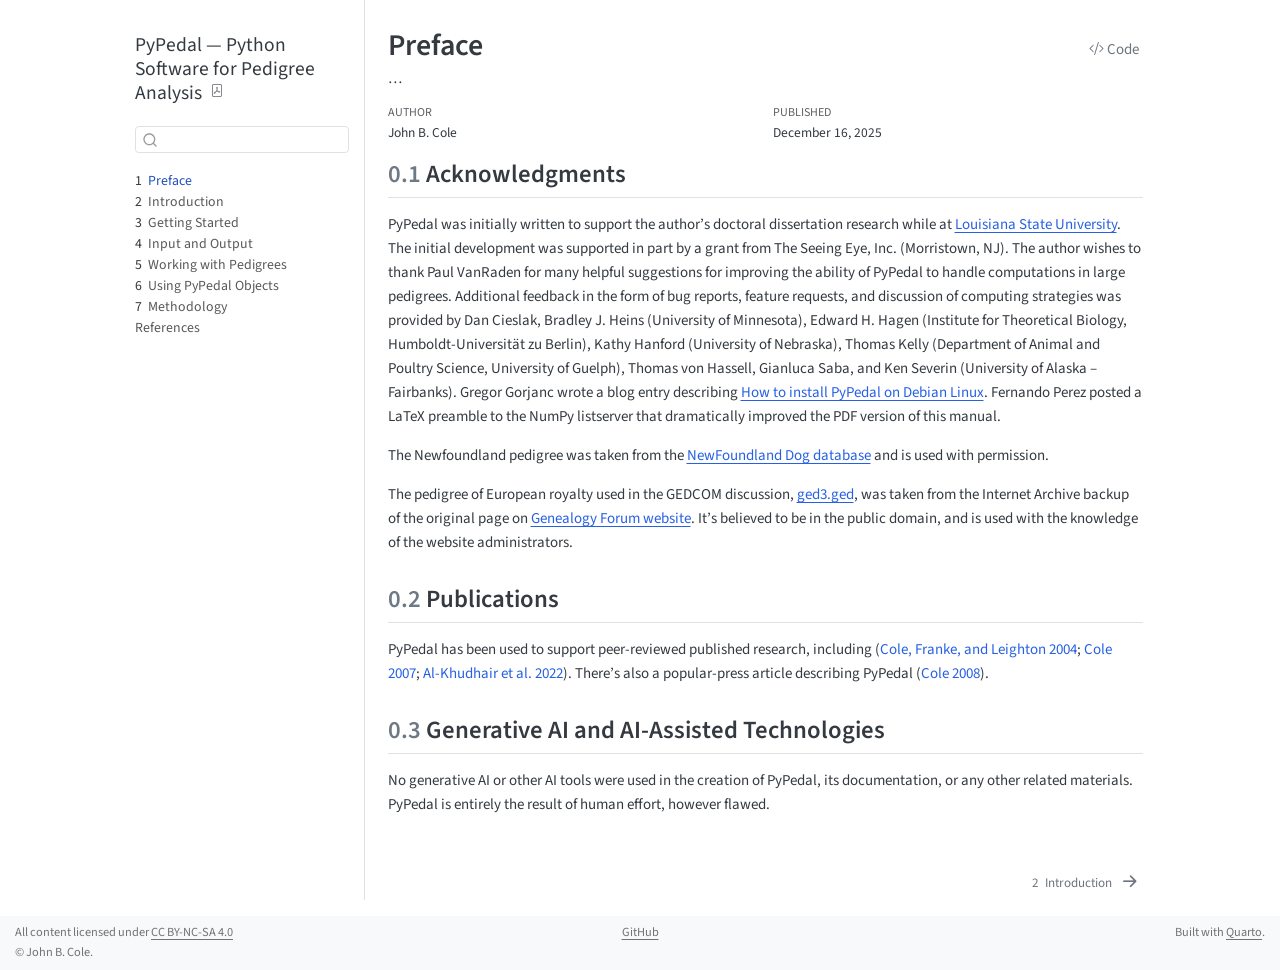
==== commit 5c653bba: "Some documentation fixes. Discovery of a Github mistake on my part that I don't know how to fix. Gro" ====
--- a/docs/docs/index.html
+++ b/docs/docs/index.html
@@ -10,7 +10,7 @@
 <meta name="dcterms.date" content="2025-12-16">
 <meta name="description" content="…">
 
-<title>PyPedal — Python Software for Pedigree Analysis</title>
+<title>Preface</title>
 <style>
 code{white-space: pre-wrap;}
 span.smallcaps{font-variant: small-caps;}
@@ -58,7 +58,27 @@
 @media screen {
 pre > code.sourceCode > span > a:first-child::before { text-decoration: underline; }
 }
-</style>
+/* CSS for citations */
+div.csl-bib-body { }
+div.csl-entry {
+  clear: both;
+  margin-bottom: 0em;
+}
+.hanging-indent div.csl-entry {
+  margin-left:2em;
+  text-indent:-2em;
+}
+div.csl-left-margin {
+  min-width:2em;
+  float:left;
+}
+div.csl-right-inline {
+  margin-left:2em;
+  padding-left:1em;
+}
+div.csl-indent {
+  margin-left: 2em;
+}</style>
 
 
 <script src="site_libs/quarto-nav/quarto-nav.js"></script>
@@ -79,7 +99,7 @@
 <link href="site_libs/quarto-html/quarto-syntax-highlighting-68c8bffd90dad8f2b55c52d7b6410dc0.css" rel="stylesheet" id="quarto-text-highlighting-styles">
 <script src="site_libs/bootstrap/bootstrap.min.js"></script>
 <link href="site_libs/bootstrap/bootstrap-icons.css" rel="stylesheet">
-<link href="site_libs/bootstrap/bootstrap-d0f2a56f10a1a9eb518452f01d2a17ec.min.css" rel="stylesheet" append-hash="true" id="quarto-bootstrap" data-mode="light">
+<link href="site_libs/bootstrap/bootstrap-8110641f4658941efd1964dc637a31e9.min.css" rel="stylesheet" append-hash="true" id="quarto-bootstrap" data-mode="light">
 <script id="quarto-search-options" type="application/json">{
   "location": "sidebar",
   "copy-button": false,
@@ -175,8 +195,20 @@
 </li>
         <li class="sidebar-item">
   <div class="sidebar-item-container"> 
+  <a href="./calculations.html" class="sidebar-item-text sidebar-link">
+ <span class="menu-text"><span class="chapter-number">5</span>&nbsp; <span class="chapter-title">Working with Pedigrees</span></span></a>
+  </div>
+</li>
+        <li class="sidebar-item">
+  <div class="sidebar-item-container"> 
+  <a href="./objects.html" class="sidebar-item-text sidebar-link">
+ <span class="menu-text"><span class="chapter-number">6</span>&nbsp; <span class="chapter-title">Using PyPedal Objects</span></span></a>
+  </div>
+</li>
+        <li class="sidebar-item">
+  <div class="sidebar-item-container"> 
   <a href="./methodology.html" class="sidebar-item-text sidebar-link">
- <span class="menu-text"><span class="chapter-number">5</span>&nbsp; <span class="chapter-title">Methodology</span></span></a>
+ <span class="menu-text"><span class="chapter-number">7</span>&nbsp; <span class="chapter-title">Methodology</span></span></a>
   </div>
 </li>
         <li class="sidebar-item">
@@ -196,7 +228,7 @@
 
 <header id="title-block-header" class="quarto-title-block default">
 <div class="quarto-title">
-<div class="quarto-title-block"><div><h1 class="title">PyPedal — Python Software for Pedigree Analysis</h1><button type="button" class="btn code-tools-button" id="quarto-code-tools-source"><i class="bi"></i> Code</button></div></div>
+<div class="quarto-title-block"><div><h1 class="title">Preface</h1><button type="button" class="btn code-tools-button" id="quarto-code-tools-source"><i class="bi"></i> Code</button></div></div>
 </div>
 
 <div>
@@ -232,13 +264,35 @@
 
 <section id="acknowledgments" class="level2" data-number="0.1">
 <h2 data-number="0.1" class="anchored" data-anchor-id="acknowledgments"><span class="header-section-number">0.1</span> Acknowledgments</h2>
-<p>PyPedal was initially written to support the author’s dissertation research while at <a href="http://www.lsu.edu/">Louisiana State University</a>. The initial development was supported in part by a grant from The Seeing Eye, Inc. (Morristown, NJ). The author wishes to thank Paul VanRaden for many helpful suggestions for improving the ability of PyPedal to handle computations in large pedigrees. Additional feedback in the form of bug reports, feature requests, and discussion of computing strategies was provided by Dan Cieslak, Bradley J. Heins (University of Minnesota), Edward H. Hagen (Institute for Theoretical Biology, Humboldt-Universität zu Berlin), Kathy Hanford (University of Nebraska), Thomas Kelly (Department of Animal and Poultry Science, University of Guelph), Thomas von Hassell, Gianluca Saba, and Ken Severin (University of Alaska – Fairbanks). Gregor Gorjanc wrote a blog entry describing <a href="http://ggorjan.blogspot.com/2007/04/installing-pypedal-under-debian.html">how to install PyPedal on Debian Linux</a>. Fernando Perez posted a LaTeX preamble to the NumPy listserver that dramatically improved the PDF version of this manual.</p>
+<p>PyPedal was initially written to support the author’s doctoral dissertation research while at <a href="http://www.lsu.edu/">Louisiana State University</a>. The initial development was supported in part by a grant from The Seeing Eye, Inc. (Morristown, NJ). The author wishes to thank Paul VanRaden for many helpful suggestions for improving the ability of PyPedal to handle computations in large pedigrees. Additional feedback in the form of bug reports, feature requests, and discussion of computing strategies was provided by Dan Cieslak, Bradley J. Heins (University of Minnesota), Edward H. Hagen (Institute for Theoretical Biology, Humboldt-Universität zu Berlin), Kathy Hanford (University of Nebraska), Thomas Kelly (Department of Animal and Poultry Science, University of Guelph), Thomas von Hassell, Gianluca Saba, and Ken Severin (University of Alaska – Fairbanks). Gregor Gorjanc wrote a blog entry describing <a href="http://ggorjan.blogspot.com/2007/04/installing-pypedal-under-debian.html">How to install PyPedal on Debian Linux</a>. Fernando Perez posted a LaTeX preamble to the NumPy listserver that dramatically improved the PDF version of this manual.</p>
 <p>The Newfoundland pedigree was taken from the <a href="http://www.newfoundlanddog-database.net/en/">NewFoundland Dog database</a> and is used with permission.</p>
-<p>The pedigree of European royalty used in the GEDCOM discussion, <a href="http://www.genealogyforum.com/gedcom/gedcom1/ged3.htm">ged3.ged</a>, was taken from the <a href="http://www.genealogyforum.com/">Genealogy Forum website</a>. It is believed to be in the public domain, and is used with the knowledge of the website administrators.</p>
+<p>The pedigree of European royalty used in the GEDCOM discussion, <a href="https://web.archive.org/web/20160522052650/http://www.genealogyforum.com/gedcom/gedcom1/ged3.htm">ged3.ged</a>, was taken from the Internet Archive backup of the original page on <a href="http://www.genealogyforum.com/">Genealogy Forum website</a>. It’s believed to be in the public domain, and is used with the knowledge of the website administrators.</p>
+</section>
+<section id="publications" class="level2" data-number="0.2">
+<h2 data-number="0.2" class="anchored" data-anchor-id="publications"><span class="header-section-number">0.2</span> Publications</h2>
+<p>PyPedal has been used to support peer-reviewed published research, including <span class="citation" data-cites="Cole2004a Cole2007a Cole2022a">(<a href="references.html#ref-Cole2004a" role="doc-biblioref">Cole, Franke, and Leighton 2004</a>; <a href="references.html#ref-Cole2007a" role="doc-biblioref">Cole 2007</a>; <a href="references.html#ref-Cole2022a" role="doc-biblioref">Al-Khudhair et al. 2022</a>)</span>. There’s also a popular-press article describing PyPedal <span class="citation" data-cites="Cole2008a">(<a href="references.html#ref-Cole2008a" role="doc-biblioref">Cole 2008</a>)</span>.</p>
+</section>
+<section id="generative-ai-and-ai-assisted-technologies" class="level2" data-number="0.3">
+<h2 data-number="0.3" class="anchored" data-anchor-id="generative-ai-and-ai-assisted-technologies"><span class="header-section-number">0.3</span> Generative AI and AI-Assisted Technologies</h2>
+<p>No generative AI or other AI tools were used in the creation of PyPedal, its documentation, or any other related materials. PyPedal is entirely the result of human effort, however flawed.</p>
 
 
 <!-- -->
 
+<div id="refs" class="references csl-bib-body hanging-indent" data-entry-spacing="0" role="list" style="display: none">
+<div id="ref-Cole2022a" class="csl-entry" role="listitem">
+Al-Khudhair, A. S., D. J. Null, J. B. Cole, C. W. Wolfe, D. J. Steffen, and P. M. VanRaden. 2022. <span>“Inheritance of a Mutation Causing Neuropathy with Splayed Forelimbs in <span>J</span>ersey Cattle.”</span> <em>Journal of Dairy Science</em> 105: 1338–45. <a href="https://doi.org/10.3168/jds.2021-20600">https://doi.org/10.3168/jds.2021-20600</a>.
+</div>
+<div id="ref-Cole2007a" class="csl-entry" role="listitem">
+Cole, J. B. 2007. <span>“<span>P</span>y<span>P</span>edal: A Computer Program for Pedigree Analysis.”</span> <em>Computers and Electronics in Agriculture</em> 57: 107–13.
+</div>
+<div id="ref-Cole2008a" class="csl-entry" role="listitem">
+———. 2008. <span>“Using Python to Study Pedigrees with Py<span>P</span>edal.”</span> <em>Python Magazine</em> 3: 12–20. <a href="https://www.johnbcole.com/publications/PyMag3_13.pdf">https://www.johnbcole.com/publications/PyMag3_13.pdf</a>.
+</div>
+<div id="ref-Cole2004a" class="csl-entry" role="listitem">
+Cole, J. B., D. E. Franke, and E. A. Leighton. 2004. <span>“Population Structure of a Colony of Dog Guides.”</span> <em>Journal of Animal Science</em> 82: 2906–12.
+</div>
+</div>
 </section>
 
 </main> <!-- /main -->
@@ -702,29 +756,47 @@
       </a>
   </div>
 </nav><div class="modal fade" id="quarto-embedded-source-code-modal" tabindex="-1" aria-labelledby="quarto-embedded-source-code-modal-label" aria-hidden="true"><div class="modal-dialog modal-dialog-scrollable"><div class="modal-content"><div class="modal-header"><h5 class="modal-title" id="quarto-embedded-source-code-modal-label">Source Code</h5><button class="btn-close" data-bs-dismiss="modal"></button></div><div class="modal-body"><div class="">
-<div class="code-copy-outer-scaffold"><div class="sourceCode" id="cb1" data-shortcodes="false"><pre class="sourceCode markdown code-with-copy"><code class="sourceCode markdown"><span id="cb1-1"><a href="#cb1-1" aria-hidden="true" tabindex="-1"></a><span class="co">---</span></span>
-<span id="cb1-2"><a href="#cb1-2" aria-hidden="true" tabindex="-1"></a><span class="an">title:</span><span class="co"> "Preface"</span></span>
-<span id="cb1-3"><a href="#cb1-3" aria-hidden="true" tabindex="-1"></a><span class="co">---</span></span>
-<span id="cb1-4"><a href="#cb1-4" aria-hidden="true" tabindex="-1"></a></span>
-<span id="cb1-5"><a href="#cb1-5" aria-hidden="true" tabindex="-1"></a><span class="fu">## Acknowledgments</span></span>
-<span id="cb1-6"><a href="#cb1-6" aria-hidden="true" tabindex="-1"></a>PyPedal was initially written to support the author's dissertation research while at [Louisiana State</span>
-<span id="cb1-7"><a href="#cb1-7" aria-hidden="true" tabindex="-1"></a>University](http://www.lsu.edu/). The initial development was supported in part by a grant from The Seeing Eye, Inc.</span>
-<span id="cb1-8"><a href="#cb1-8" aria-hidden="true" tabindex="-1"></a>(Morristown, NJ). The author wishes to thank Paul VanRaden for many helpful suggestions for improving the ability of</span>
-<span id="cb1-9"><a href="#cb1-9" aria-hidden="true" tabindex="-1"></a>PyPedal to handle computations in large pedigrees. Additional feedback in the form of bug reports, feature requests,</span>
-<span id="cb1-10"><a href="#cb1-10" aria-hidden="true" tabindex="-1"></a>and discussion of computing strategies was provided by Dan Cieslak, Bradley J. Heins (University of Minnesota), Edward</span>
-<span id="cb1-11"><a href="#cb1-11" aria-hidden="true" tabindex="-1"></a>H. Hagen (Institute for Theoretical Biology, Humboldt-Universität zu Berlin), Kathy Hanford (University of Nebraska),</span>
-<span id="cb1-12"><a href="#cb1-12" aria-hidden="true" tabindex="-1"></a>Thomas Kelly (Department of Animal and Poultry Science, University of Guelph), Thomas von Hassell, Gianluca Saba, and</span>
-<span id="cb1-13"><a href="#cb1-13" aria-hidden="true" tabindex="-1"></a>Ken Severin (University of Alaska -- Fairbanks). Gregor Gorjanc wrote a blog entry describing [how to install PyPedal</span>
-<span id="cb1-14"><a href="#cb1-14" aria-hidden="true" tabindex="-1"></a>on Debian Linux](http://ggorjan.blogspot.com/2007/04/installing-pypedal-under-debian.html). Fernando Perez posted a</span>
-<span id="cb1-15"><a href="#cb1-15" aria-hidden="true" tabindex="-1"></a>LaTeX preamble to the NumPy listserver that dramatically improved the PDF version of this manual.</span>
-<span id="cb1-16"><a href="#cb1-16" aria-hidden="true" tabindex="-1"></a></span>
-<span id="cb1-17"><a href="#cb1-17" aria-hidden="true" tabindex="-1"></a>The Newfoundland pedigree was taken from the <span class="co">[</span><span class="ot">NewFoundland Dog database</span><span class="co">](http://www.newfoundlanddog-database.net/en/)</span></span>
-<span id="cb1-18"><a href="#cb1-18" aria-hidden="true" tabindex="-1"></a>and is used with permission.</span>
-<span id="cb1-19"><a href="#cb1-19" aria-hidden="true" tabindex="-1"></a></span>
-<span id="cb1-20"><a href="#cb1-20" aria-hidden="true" tabindex="-1"></a>The pedigree of European royalty used in the GEDCOM discussion,</span>
-<span id="cb1-21"><a href="#cb1-21" aria-hidden="true" tabindex="-1"></a><span class="co">[</span><span class="ot">ged3.ged</span><span class="co">](http://www.genealogyforum.com/gedcom/gedcom1/ged3.htm)</span>, was taken from the [Genealogy Forum</span>
-<span id="cb1-22"><a href="#cb1-22" aria-hidden="true" tabindex="-1"></a>website](http://www.genealogyforum.com/). It is believed to be in the public domain, and is used with the knowledge of</span>
-<span id="cb1-23"><a href="#cb1-23" aria-hidden="true" tabindex="-1"></a>the website administrators.</span></code></pre></div><button title="Copy to Clipboard" class="code-copy-button" data-in-quarto-modal=""><i class="bi"></i></button></div>
+<div class="code-copy-outer-scaffold"><div class="sourceCode" id="cb1" data-shortcodes="false"><pre class="sourceCode markdown code-with-copy"><code class="sourceCode markdown"><span id="cb1-1"><a href="#cb1-1" aria-hidden="true" tabindex="-1"></a>::: {.content-hidden}</span>
+<span id="cb1-2"><a href="#cb1-2" aria-hidden="true" tabindex="-1"></a>###############################################################################</span>
+<span id="cb1-3"><a href="#cb1-3" aria-hidden="true" tabindex="-1"></a><span class="fu"># NAME: index.qmd</span></span>
+<span id="cb1-4"><a href="#cb1-4" aria-hidden="true" tabindex="-1"></a><span class="fu"># VERSION: 3.0.0 (17DECEMBER2025)</span></span>
+<span id="cb1-5"><a href="#cb1-5" aria-hidden="true" tabindex="-1"></a><span class="fu"># AUTHOR: John B. Cole (john.b.cole@gmail.com)</span></span>
+<span id="cb1-6"><a href="#cb1-6" aria-hidden="true" tabindex="-1"></a><span class="fu"># LICENSE: LGPL v2.1 (see LICENSE file)</span></span>
+<span id="cb1-7"><a href="#cb1-7" aria-hidden="true" tabindex="-1"></a>###############################################################################</span>
+<span id="cb1-8"><a href="#cb1-8" aria-hidden="true" tabindex="-1"></a>:::</span>
+<span id="cb1-9"><a href="#cb1-9" aria-hidden="true" tabindex="-1"></a></span>
+<span id="cb1-10"><a href="#cb1-10" aria-hidden="true" tabindex="-1"></a>---</span>
+<span id="cb1-11"><a href="#cb1-11" aria-hidden="true" tabindex="-1"></a>title: "Preface"</span>
+<span id="cb1-12"><a href="#cb1-12" aria-hidden="true" tabindex="-1"></a>---</span>
+<span id="cb1-13"><a href="#cb1-13" aria-hidden="true" tabindex="-1"></a></span>
+<span id="cb1-14"><a href="#cb1-14" aria-hidden="true" tabindex="-1"></a><span class="fu">## Acknowledgments</span></span>
+<span id="cb1-15"><a href="#cb1-15" aria-hidden="true" tabindex="-1"></a>PyPedal was initially written to support the author's doctoral dissertation research while at [Louisiana State</span>
+<span id="cb1-16"><a href="#cb1-16" aria-hidden="true" tabindex="-1"></a>University](http://www.lsu.edu/). The initial development was supported in part by a grant from The Seeing Eye, Inc.</span>
+<span id="cb1-17"><a href="#cb1-17" aria-hidden="true" tabindex="-1"></a>(Morristown, NJ). The author wishes to thank Paul VanRaden for many helpful suggestions for improving the ability of</span>
+<span id="cb1-18"><a href="#cb1-18" aria-hidden="true" tabindex="-1"></a>PyPedal to handle computations in large pedigrees. Additional feedback in the form of bug reports, feature requests,</span>
+<span id="cb1-19"><a href="#cb1-19" aria-hidden="true" tabindex="-1"></a>and discussion of computing strategies was provided by Dan Cieslak, Bradley J. Heins (University of Minnesota), Edward</span>
+<span id="cb1-20"><a href="#cb1-20" aria-hidden="true" tabindex="-1"></a>H. Hagen (Institute for Theoretical Biology, Humboldt-Universität zu Berlin), Kathy Hanford (University of Nebraska),</span>
+<span id="cb1-21"><a href="#cb1-21" aria-hidden="true" tabindex="-1"></a>Thomas Kelly (Department of Animal and Poultry Science, University of Guelph), Thomas von Hassell, Gianluca Saba, and</span>
+<span id="cb1-22"><a href="#cb1-22" aria-hidden="true" tabindex="-1"></a>Ken Severin (University of Alaska -- Fairbanks). Gregor Gorjanc wrote a blog entry describing [How to install PyPedal</span>
+<span id="cb1-23"><a href="#cb1-23" aria-hidden="true" tabindex="-1"></a>on Debian Linux](http://ggorjan.blogspot.com/2007/04/installing-pypedal-under-debian.html). Fernando Perez posted a</span>
+<span id="cb1-24"><a href="#cb1-24" aria-hidden="true" tabindex="-1"></a>LaTeX preamble to the NumPy listserver that dramatically improved the PDF version of this manual.</span>
+<span id="cb1-25"><a href="#cb1-25" aria-hidden="true" tabindex="-1"></a></span>
+<span id="cb1-26"><a href="#cb1-26" aria-hidden="true" tabindex="-1"></a>The Newfoundland pedigree was taken from the <span class="co">[</span><span class="ot">NewFoundland Dog database</span><span class="co">](http://www.newfoundlanddog-database.net/en/)</span></span>
+<span id="cb1-27"><a href="#cb1-27" aria-hidden="true" tabindex="-1"></a>and is used with permission.</span>
+<span id="cb1-28"><a href="#cb1-28" aria-hidden="true" tabindex="-1"></a></span>
+<span id="cb1-29"><a href="#cb1-29" aria-hidden="true" tabindex="-1"></a>The pedigree of European royalty used in the GEDCOM discussion,</span>
+<span id="cb1-30"><a href="#cb1-30" aria-hidden="true" tabindex="-1"></a><span class="co">[</span><span class="ot">ged3.ged</span><span class="co">](https://web.archive.org/web/20160522052650/http://www.genealogyforum.com/gedcom/gedcom1/ged3.htm)</span>, was taken</span>
+<span id="cb1-31"><a href="#cb1-31" aria-hidden="true" tabindex="-1"></a>from the Internet Archive backup of the original page on <span class="co">[</span><span class="ot">Genealogy Forum website</span><span class="co">](http://www.genealogyforum.com/)</span>. It's believed to be in the public domain, and is used with the knowledge of the website administrators.</span>
+<span id="cb1-32"><a href="#cb1-32" aria-hidden="true" tabindex="-1"></a></span>
+<span id="cb1-33"><a href="#cb1-33" aria-hidden="true" tabindex="-1"></a><span class="fu">## Publications</span></span>
+<span id="cb1-34"><a href="#cb1-34" aria-hidden="true" tabindex="-1"></a></span>
+<span id="cb1-35"><a href="#cb1-35" aria-hidden="true" tabindex="-1"></a>PyPedal has been used to support peer-reviewed published research, including <span class="co">[</span><span class="ot">@Cole2004a; @Cole2007a; @Cole2022a</span><span class="co">]</span>. There's</span>
+<span id="cb1-36"><a href="#cb1-36" aria-hidden="true" tabindex="-1"></a>also a popular-press article describing PyPedal <span class="co">[</span><span class="ot">@Cole2008a</span><span class="co">]</span>.</span>
+<span id="cb1-37"><a href="#cb1-37" aria-hidden="true" tabindex="-1"></a></span>
+<span id="cb1-38"><a href="#cb1-38" aria-hidden="true" tabindex="-1"></a><span class="fu">## Generative AI and AI-Assisted Technologies</span></span>
+<span id="cb1-39"><a href="#cb1-39" aria-hidden="true" tabindex="-1"></a></span>
+<span id="cb1-40"><a href="#cb1-40" aria-hidden="true" tabindex="-1"></a>No generative AI or other AI tools were used in the creation of PyPedal, its documentation, or any other related materials.</span>
+<span id="cb1-41"><a href="#cb1-41" aria-hidden="true" tabindex="-1"></a>PyPedal is entirely the result of human effort, however flawed.</span></code></pre></div><button title="Copy to Clipboard" class="code-copy-button" data-in-quarto-modal=""><i class="bi"></i></button></div>
 </div></div></div></div></div>
 </div> <!-- /content -->
 <footer class="footer">
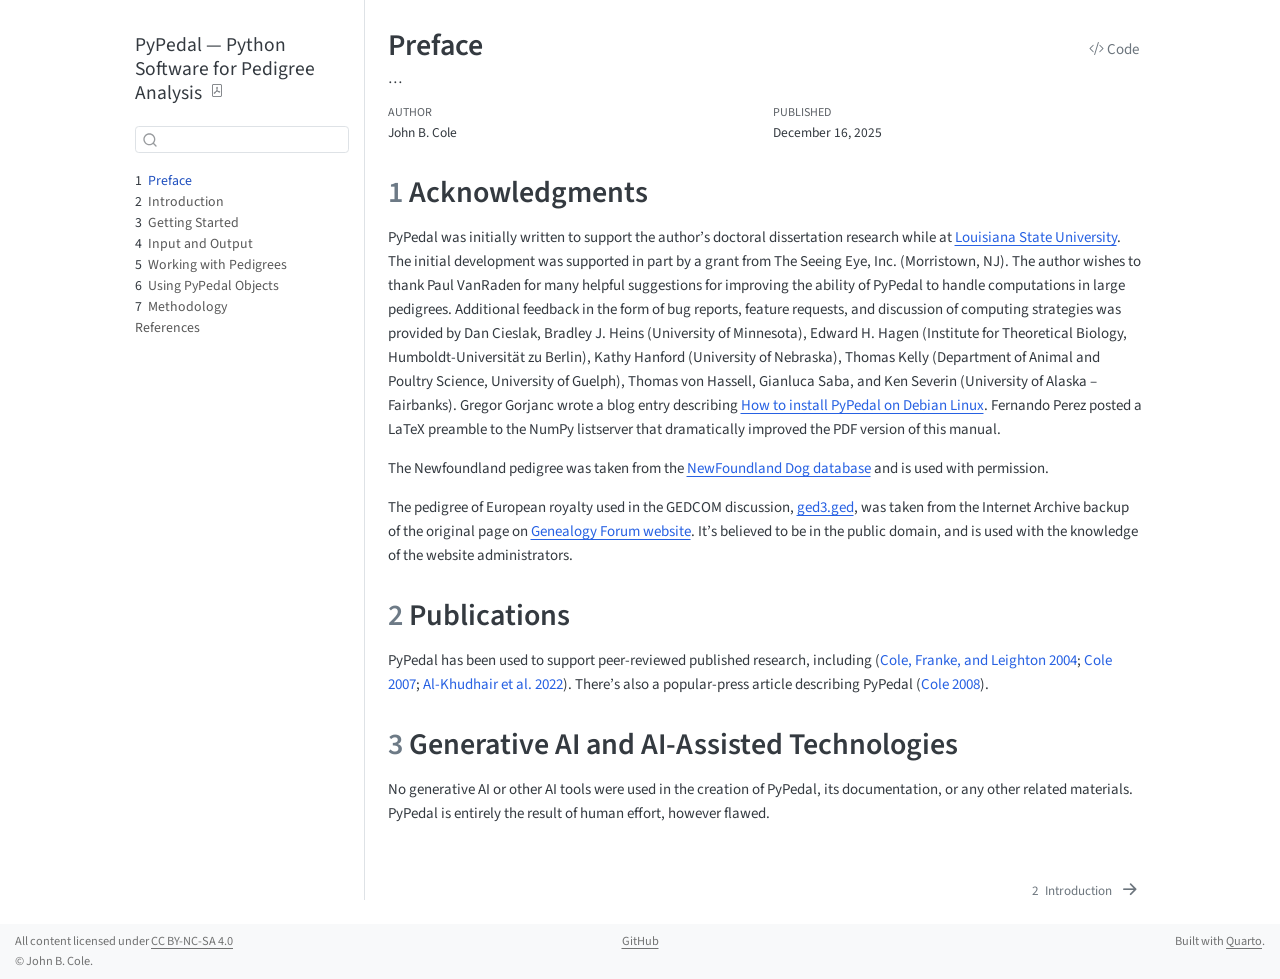
==== commit a364c2f0: "Fixed a major bug with forming NRM at pedigree load time, due to outdated function call signatures." ====
--- a/docs/docs/index.html
+++ b/docs/docs/index.html
@@ -99,7 +99,7 @@
 <link href="site_libs/quarto-html/quarto-syntax-highlighting-68c8bffd90dad8f2b55c52d7b6410dc0.css" rel="stylesheet" id="quarto-text-highlighting-styles">
 <script src="site_libs/bootstrap/bootstrap.min.js"></script>
 <link href="site_libs/bootstrap/bootstrap-icons.css" rel="stylesheet">
-<link href="site_libs/bootstrap/bootstrap-8110641f4658941efd1964dc637a31e9.min.css" rel="stylesheet" append-hash="true" id="quarto-bootstrap" data-mode="light">
+<link href="site_libs/bootstrap/bootstrap-d0f2a56f10a1a9eb518452f01d2a17ec.min.css" rel="stylesheet" append-hash="true" id="quarto-bootstrap" data-mode="light">
 <script id="quarto-search-options" type="application/json">{
   "location": "sidebar",
   "copy-button": false,
@@ -262,18 +262,18 @@
 </header>
 
 
-<section id="acknowledgments" class="level2" data-number="0.1">
-<h2 data-number="0.1" class="anchored" data-anchor-id="acknowledgments"><span class="header-section-number">0.1</span> Acknowledgments</h2>
+<section id="acknowledgments" class="level1" data-number="1">
+<h1 data-number="1"><span class="header-section-number">1</span> Acknowledgments</h1>
 <p>PyPedal was initially written to support the author’s doctoral dissertation research while at <a href="http://www.lsu.edu/">Louisiana State University</a>. The initial development was supported in part by a grant from The Seeing Eye, Inc. (Morristown, NJ). The author wishes to thank Paul VanRaden for many helpful suggestions for improving the ability of PyPedal to handle computations in large pedigrees. Additional feedback in the form of bug reports, feature requests, and discussion of computing strategies was provided by Dan Cieslak, Bradley J. Heins (University of Minnesota), Edward H. Hagen (Institute for Theoretical Biology, Humboldt-Universität zu Berlin), Kathy Hanford (University of Nebraska), Thomas Kelly (Department of Animal and Poultry Science, University of Guelph), Thomas von Hassell, Gianluca Saba, and Ken Severin (University of Alaska – Fairbanks). Gregor Gorjanc wrote a blog entry describing <a href="http://ggorjan.blogspot.com/2007/04/installing-pypedal-under-debian.html">How to install PyPedal on Debian Linux</a>. Fernando Perez posted a LaTeX preamble to the NumPy listserver that dramatically improved the PDF version of this manual.</p>
 <p>The Newfoundland pedigree was taken from the <a href="http://www.newfoundlanddog-database.net/en/">NewFoundland Dog database</a> and is used with permission.</p>
 <p>The pedigree of European royalty used in the GEDCOM discussion, <a href="https://web.archive.org/web/20160522052650/http://www.genealogyforum.com/gedcom/gedcom1/ged3.htm">ged3.ged</a>, was taken from the Internet Archive backup of the original page on <a href="http://www.genealogyforum.com/">Genealogy Forum website</a>. It’s believed to be in the public domain, and is used with the knowledge of the website administrators.</p>
 </section>
-<section id="publications" class="level2" data-number="0.2">
-<h2 data-number="0.2" class="anchored" data-anchor-id="publications"><span class="header-section-number">0.2</span> Publications</h2>
+<section id="publications" class="level1" data-number="2">
+<h1 data-number="2"><span class="header-section-number">2</span> Publications</h1>
 <p>PyPedal has been used to support peer-reviewed published research, including <span class="citation" data-cites="Cole2004a Cole2007a Cole2022a">(<a href="references.html#ref-Cole2004a" role="doc-biblioref">Cole, Franke, and Leighton 2004</a>; <a href="references.html#ref-Cole2007a" role="doc-biblioref">Cole 2007</a>; <a href="references.html#ref-Cole2022a" role="doc-biblioref">Al-Khudhair et al. 2022</a>)</span>. There’s also a popular-press article describing PyPedal <span class="citation" data-cites="Cole2008a">(<a href="references.html#ref-Cole2008a" role="doc-biblioref">Cole 2008</a>)</span>.</p>
 </section>
-<section id="generative-ai-and-ai-assisted-technologies" class="level2" data-number="0.3">
-<h2 data-number="0.3" class="anchored" data-anchor-id="generative-ai-and-ai-assisted-technologies"><span class="header-section-number">0.3</span> Generative AI and AI-Assisted Technologies</h2>
+<section id="generative-ai-and-ai-assisted-technologies" class="level1" data-number="3">
+<h1 data-number="3"><span class="header-section-number">3</span> Generative AI and AI-Assisted Technologies</h1>
 <p>No generative AI or other AI tools were used in the creation of PyPedal, its documentation, or any other related materials. PyPedal is entirely the result of human effort, however flawed.</p>
 
 
@@ -769,7 +769,7 @@
 <span id="cb1-11"><a href="#cb1-11" aria-hidden="true" tabindex="-1"></a>title: "Preface"</span>
 <span id="cb1-12"><a href="#cb1-12" aria-hidden="true" tabindex="-1"></a>---</span>
 <span id="cb1-13"><a href="#cb1-13" aria-hidden="true" tabindex="-1"></a></span>
-<span id="cb1-14"><a href="#cb1-14" aria-hidden="true" tabindex="-1"></a><span class="fu">## Acknowledgments</span></span>
+<span id="cb1-14"><a href="#cb1-14" aria-hidden="true" tabindex="-1"></a><span class="fu"># Acknowledgments</span></span>
 <span id="cb1-15"><a href="#cb1-15" aria-hidden="true" tabindex="-1"></a>PyPedal was initially written to support the author's doctoral dissertation research while at [Louisiana State</span>
 <span id="cb1-16"><a href="#cb1-16" aria-hidden="true" tabindex="-1"></a>University](http://www.lsu.edu/). The initial development was supported in part by a grant from The Seeing Eye, Inc.</span>
 <span id="cb1-17"><a href="#cb1-17" aria-hidden="true" tabindex="-1"></a>(Morristown, NJ). The author wishes to thank Paul VanRaden for many helpful suggestions for improving the ability of</span>
@@ -788,12 +788,12 @@
 <span id="cb1-30"><a href="#cb1-30" aria-hidden="true" tabindex="-1"></a><span class="co">[</span><span class="ot">ged3.ged</span><span class="co">](https://web.archive.org/web/20160522052650/http://www.genealogyforum.com/gedcom/gedcom1/ged3.htm)</span>, was taken</span>
 <span id="cb1-31"><a href="#cb1-31" aria-hidden="true" tabindex="-1"></a>from the Internet Archive backup of the original page on <span class="co">[</span><span class="ot">Genealogy Forum website</span><span class="co">](http://www.genealogyforum.com/)</span>. It's believed to be in the public domain, and is used with the knowledge of the website administrators.</span>
 <span id="cb1-32"><a href="#cb1-32" aria-hidden="true" tabindex="-1"></a></span>
-<span id="cb1-33"><a href="#cb1-33" aria-hidden="true" tabindex="-1"></a><span class="fu">## Publications</span></span>
+<span id="cb1-33"><a href="#cb1-33" aria-hidden="true" tabindex="-1"></a><span class="fu"># Publications</span></span>
 <span id="cb1-34"><a href="#cb1-34" aria-hidden="true" tabindex="-1"></a></span>
 <span id="cb1-35"><a href="#cb1-35" aria-hidden="true" tabindex="-1"></a>PyPedal has been used to support peer-reviewed published research, including <span class="co">[</span><span class="ot">@Cole2004a; @Cole2007a; @Cole2022a</span><span class="co">]</span>. There's</span>
 <span id="cb1-36"><a href="#cb1-36" aria-hidden="true" tabindex="-1"></a>also a popular-press article describing PyPedal <span class="co">[</span><span class="ot">@Cole2008a</span><span class="co">]</span>.</span>
 <span id="cb1-37"><a href="#cb1-37" aria-hidden="true" tabindex="-1"></a></span>
-<span id="cb1-38"><a href="#cb1-38" aria-hidden="true" tabindex="-1"></a><span class="fu">## Generative AI and AI-Assisted Technologies</span></span>
+<span id="cb1-38"><a href="#cb1-38" aria-hidden="true" tabindex="-1"></a><span class="fu"># Generative AI and AI-Assisted Technologies</span></span>
 <span id="cb1-39"><a href="#cb1-39" aria-hidden="true" tabindex="-1"></a></span>
 <span id="cb1-40"><a href="#cb1-40" aria-hidden="true" tabindex="-1"></a>No generative AI or other AI tools were used in the creation of PyPedal, its documentation, or any other related materials.</span>
 <span id="cb1-41"><a href="#cb1-41" aria-hidden="true" tabindex="-1"></a>PyPedal is entirely the result of human effort, however flawed.</span></code></pre></div><button title="Copy to Clipboard" class="code-copy-button" data-in-quarto-modal=""><i class="bi"></i></button></div>
